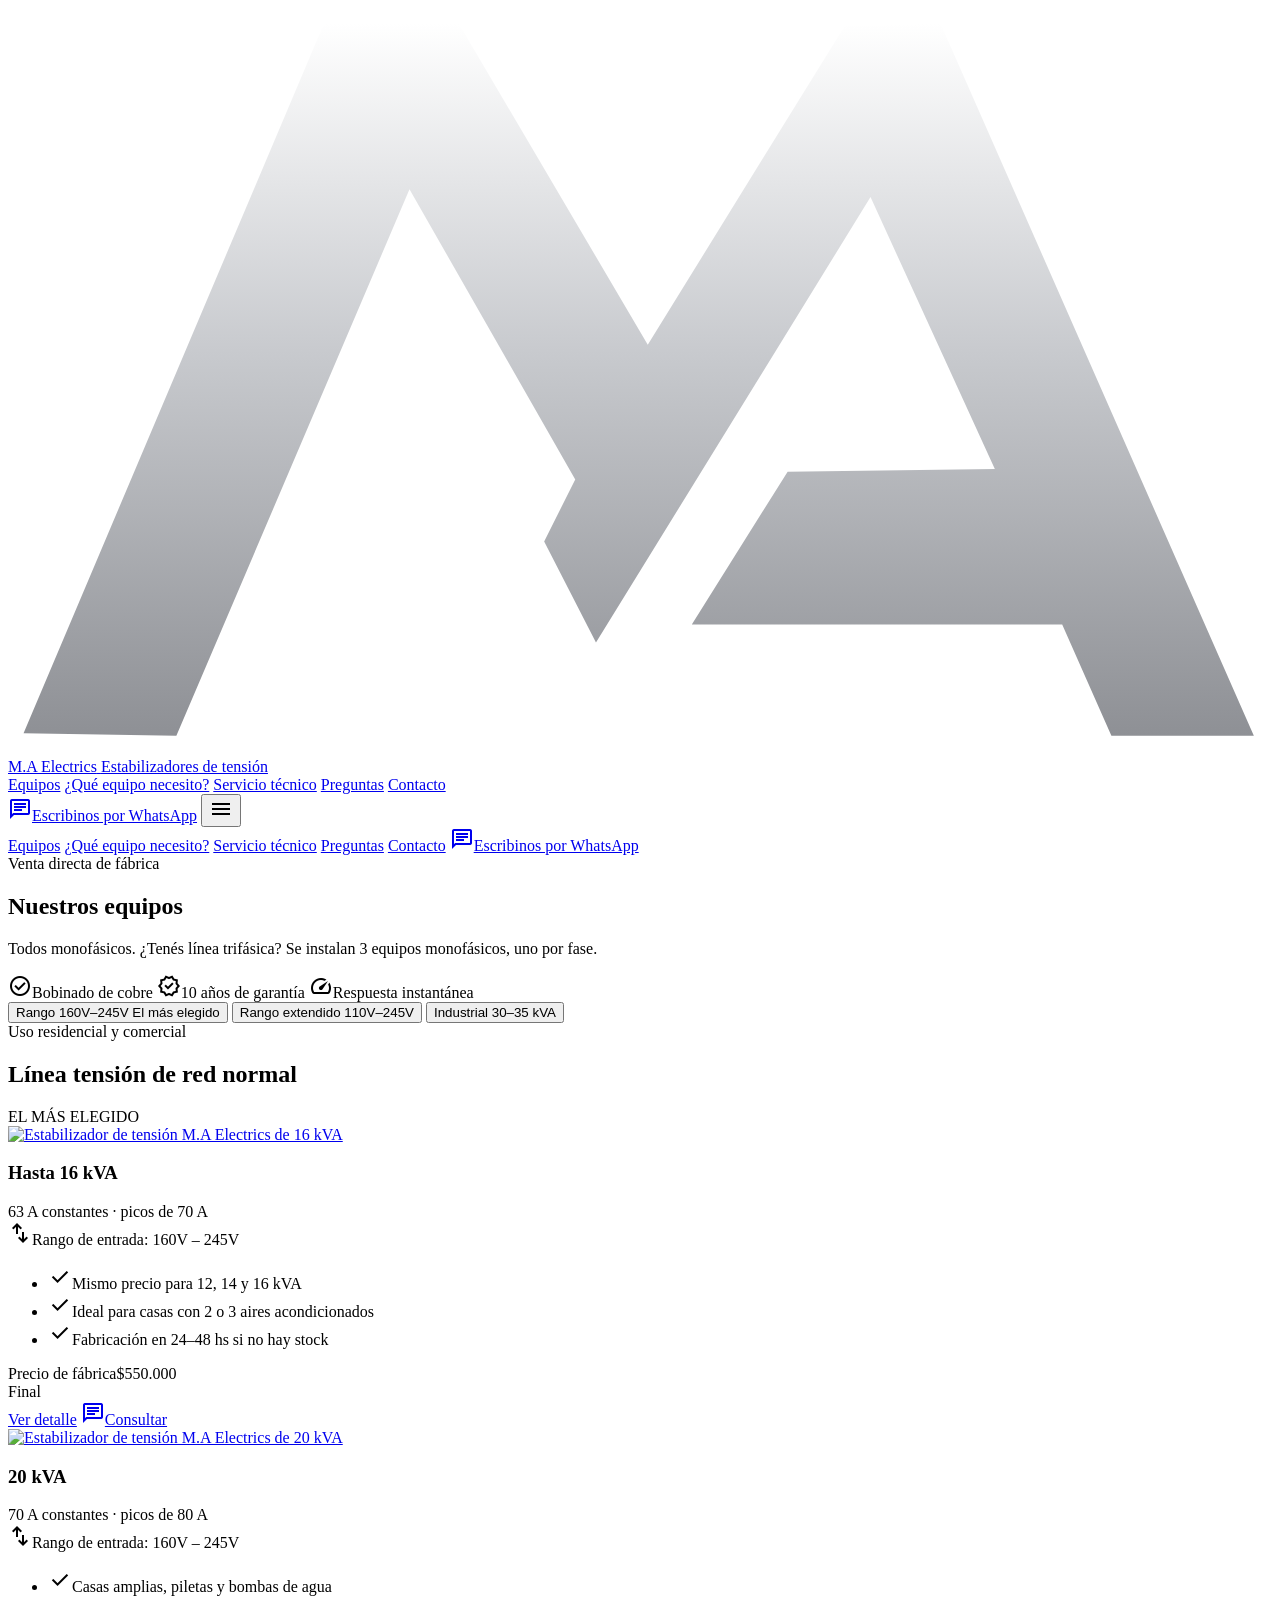
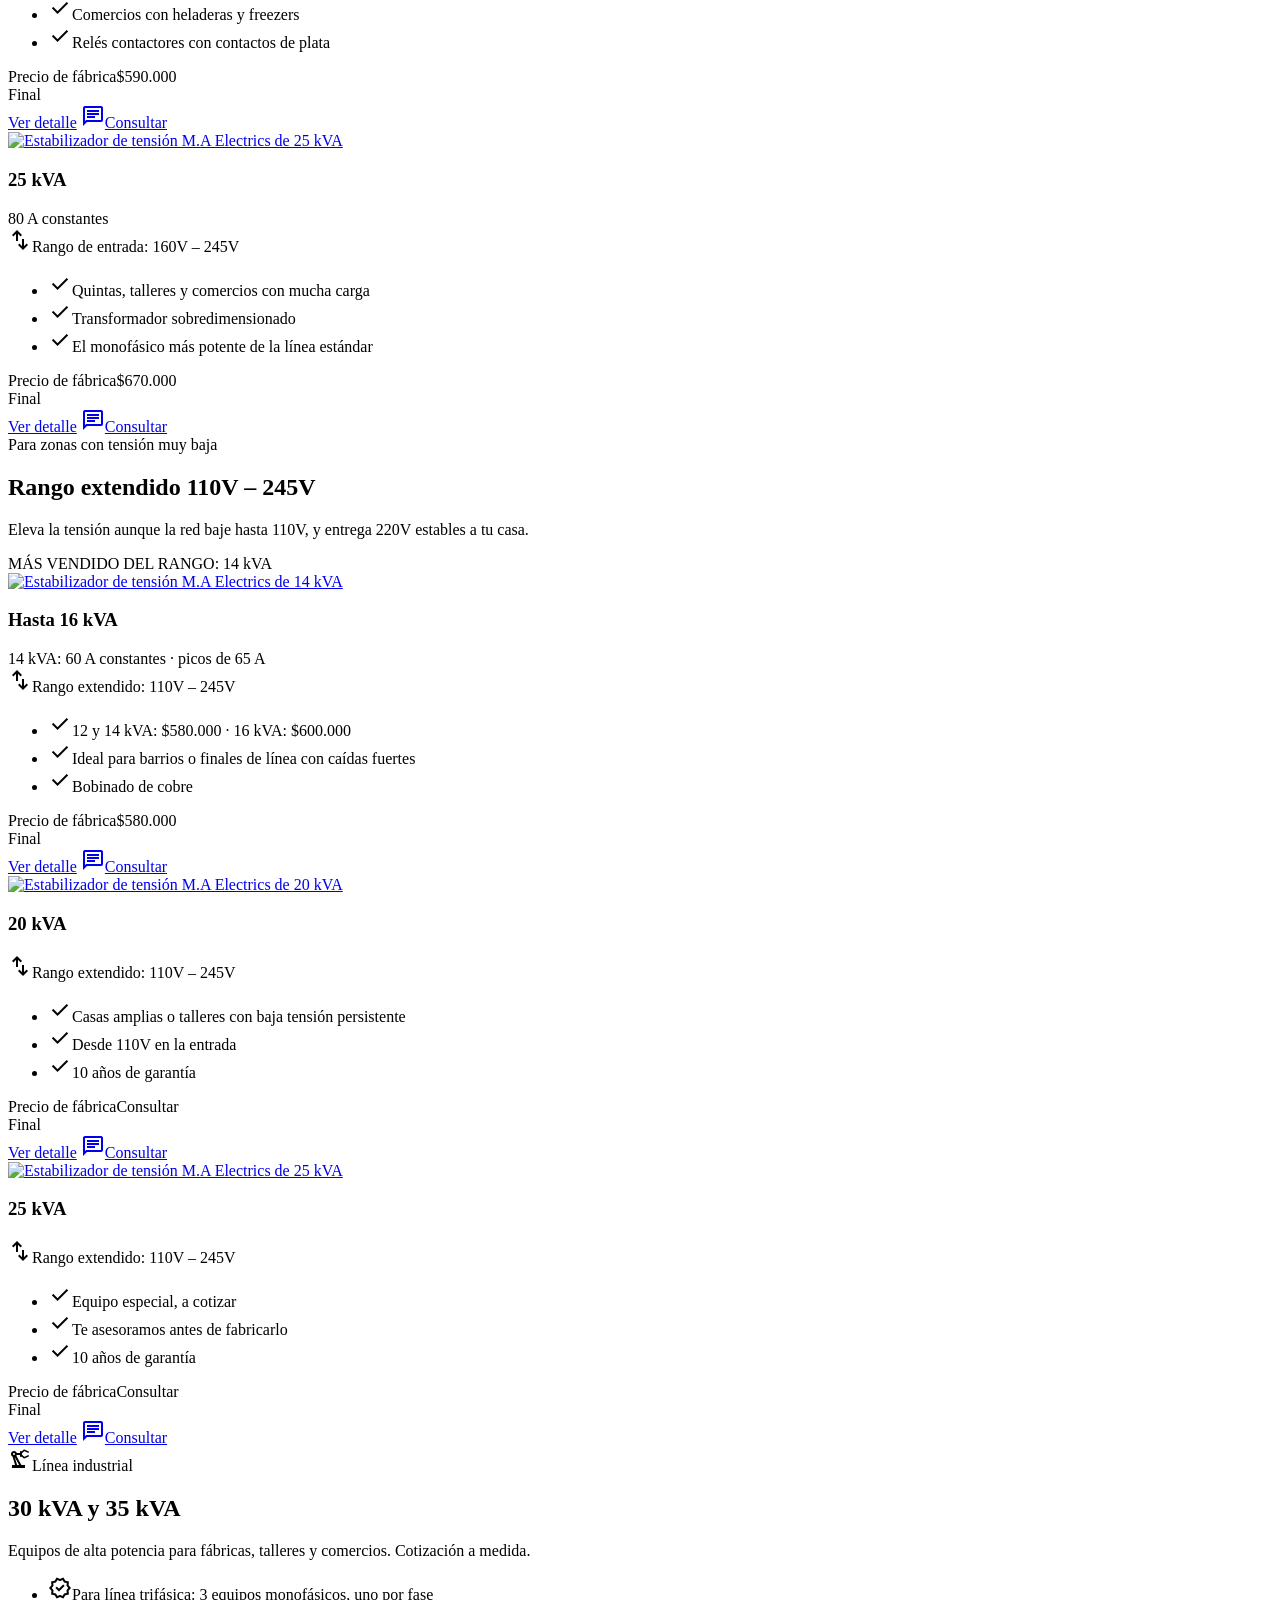
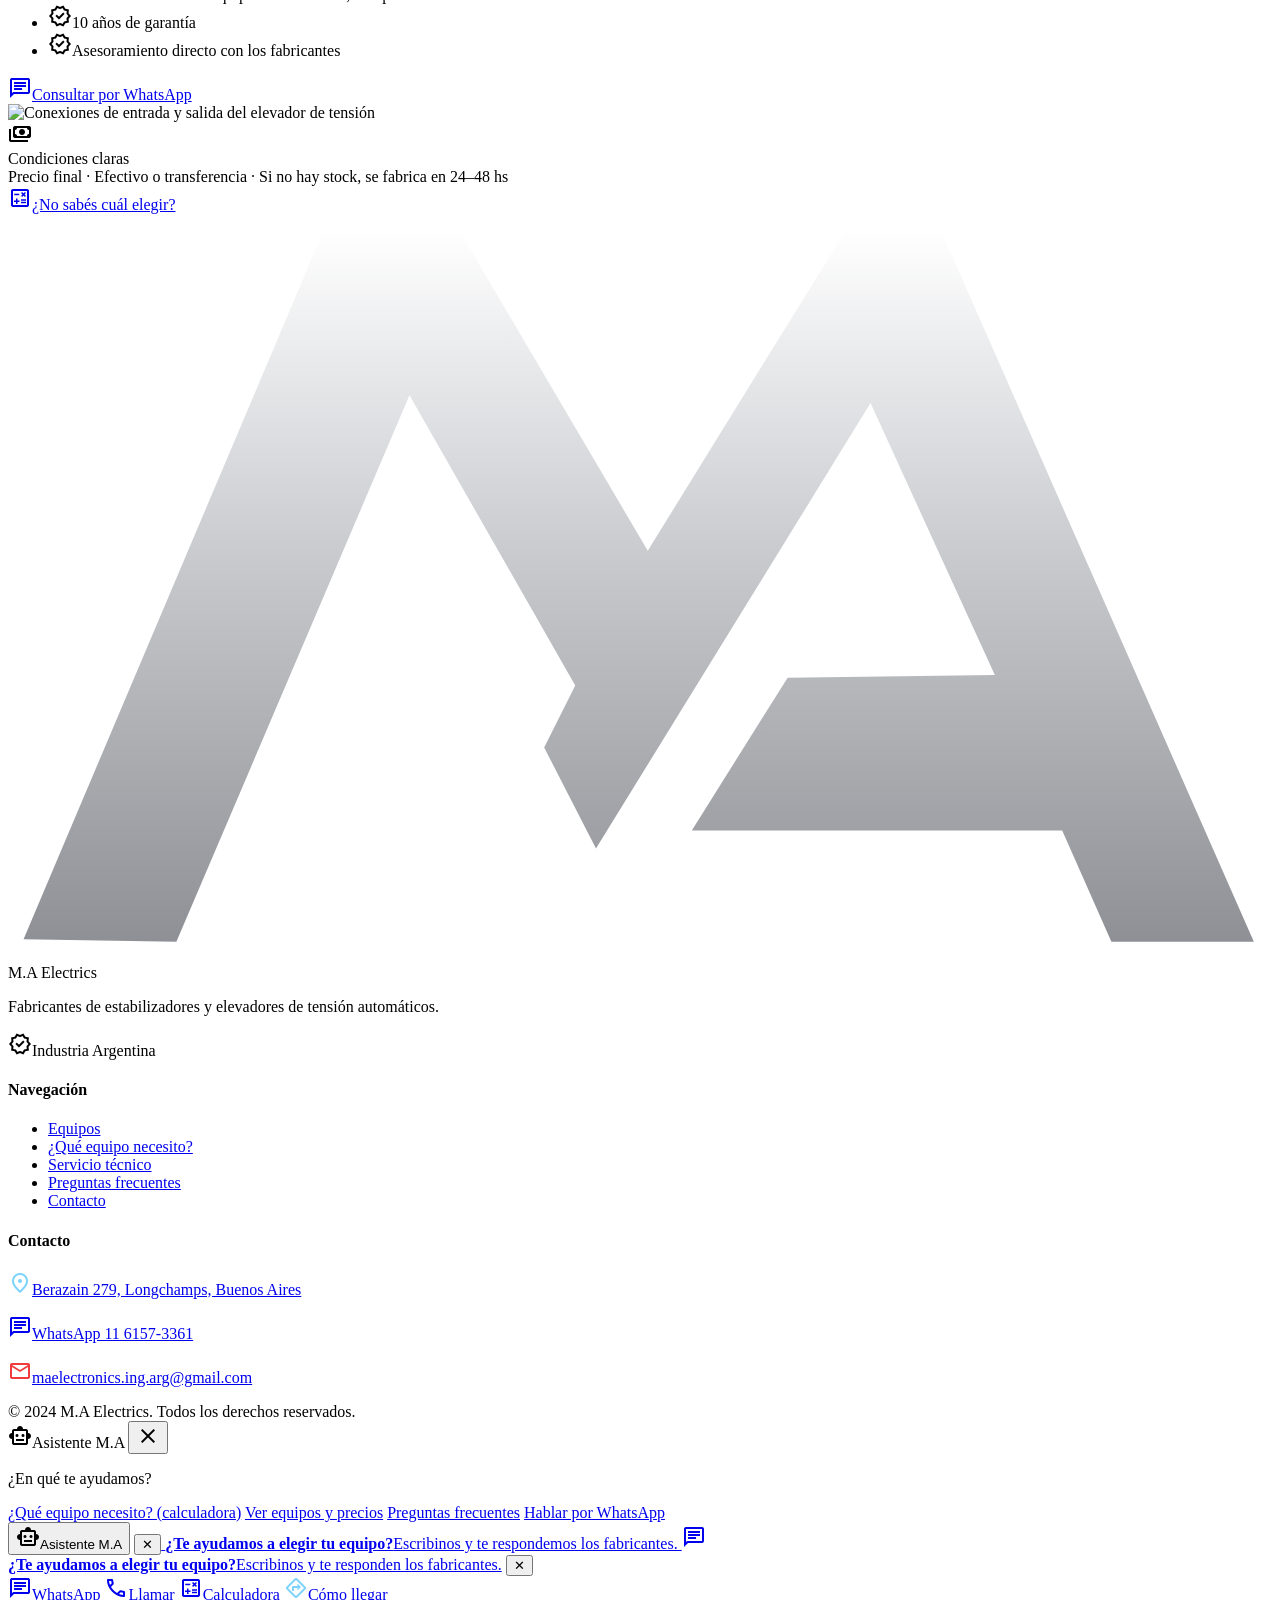
==== equipos.html @ 55c0d6b2 "Add files via upload" ====
<!DOCTYPE html>
<html class="dark" lang="es">
<head>
<meta charset="utf-8">
<meta name="ma-version" content="v2026-10-03-carpeta">
<meta name="viewport" content="width=device-width, initial-scale=1.0">
<title>Estabilizadores de 12 a 35 kVA y precios | M.A Electrics</title>
<meta name="description" content="Precios de fábrica de estabilizadores monofásicos de 12 a 35 kVA. Rango 160V–245V y rango extendido 110V–245V para zonas con baja tensión.">
<meta property="og:title" content="Estabilizadores de 12 a 35 kVA y precios | M.A Electrics">
<meta property="og:description" content="Precios de fábrica de estabilizadores monofásicos de 12 a 35 kVA. Rango 160V–245V y rango extendido 110V–245V para zonas con baja tensión.">
<meta property="og:type" content="website">
<meta property="og:locale" content="es_AR">
<meta property="og:site_name" content="M.A Electrics">
<meta property="og:url" content="https://ma-electrics.vercel.app/equipos.html">
<meta property="og:image" content="https://ma-electrics.vercel.app/assets/img/og.jpg">
<meta name="twitter:card" content="summary_large_image">
<link rel="canonical" href="https://ma-electrics.vercel.app/equipos.html">
<meta name="theme-color" content="#0F0F11">
<link rel="icon" type="image/svg+xml" href="assets/img/favicon.svg">
<link rel="icon" type="image/png" sizes="32x32" href="assets/img/favicon-32.png">
<link rel="apple-touch-icon" href="assets/img/apple-touch-icon.png">
<link rel="preconnect" href="https://fonts.googleapis.com">
<link rel="preconnect" href="https://fonts.gstatic.com" crossorigin>
<link href="https://fonts.googleapis.com/css2?family=Anton&display=block" rel="stylesheet">
<link href="https://fonts.googleapis.com/css2?family=Inter:wght@400;500;600;700&display=swap" rel="stylesheet">
<link href="https://fonts.googleapis.com/css2?family=Material+Symbols+Outlined:opsz,wght,FILL,GRAD@20..48,100..700,0..1,-50..200&icon_names=arrow_forward,assignment,bolt,build,cable,calculate,call,chat,check,check_circle,chevron_right,close,directions,done,electric_bolt,electric_meter,electrical_services,energy_savings_leaf,expand_more,factory,fitness_center,flag,handyman,history,history_edu,home_repair_service,info,lightbulb,local_shipping,location_on,mail,memory,menu,open_in_new,payments,photo_camera,precision_manufacturing,published_with_changes,request_quote,smart_toy,speed,storefront,swap_vert,switch,sync_alt,tune,verified,verified_user,warning,workspace_premium&display=block" rel="stylesheet">
<link rel="stylesheet" href="assets/css/tailwind.css">
<link rel="stylesheet" href="assets/css/site.css">
<script type="application/ld+json">{"@context": "https://schema.org", "@type": "LocalBusiness", "@id": "https://ma-electrics.vercel.app/#negocio", "name": "M.A Electrics", "description": "Fabricantes de estabilizadores y elevadores de tensión automáticos monofásicos para casas, comercios y talleres.", "url": "https://ma-electrics.vercel.app/", "logo": "https://ma-electrics.vercel.app/assets/img/logo.jpg", "image": "https://ma-electrics.vercel.app/assets/img/og.jpg", "telephone": "+54 9 11 6157-3361", "email": "maelectronics.ing.arg@gmail.com", "priceRange": "$$", "address": {"@type": "PostalAddress", "streetAddress": "Berazain 279", "addressLocality": "Longchamps", "addressRegion": "Buenos Aires", "postalCode": "1854", "addressCountry": "AR"}, "areaServed": {"@type": "Country", "name": "Argentina"}, "sameAs": ["https://maps.app.goo.gl/WdGTRNUzSnEioxeb7"]}</script>
<script type="application/ld+json">{"@context": "https://schema.org", "@type": "Product", "name": "Estabilizador de tensión 16 kVA monofásico, rango 160V–245V", "brand": {"@type": "Brand", "name": "M.A Electrics"}, "image": "https://ma-electrics.vercel.app/assets/img/equipo-frente-h.jpg", "description": "Estabilizador / elevador de tensión automático de 16 kVA para toda la casa. Rango de entrada 160V – 245V, salida 220V ±9%, 10 años de garantía.", "offers": {"@type": "Offer", "price": "550000", "priceCurrency": "ARS", "availability": "https://schema.org/InStock", "url": "https://ma-electrics.vercel.app/producto.html?rango=160&kva=16", "seller": {"@id": "https://ma-electrics.vercel.app/#negocio"}}}</script>
<script type="application/ld+json">{"@context": "https://schema.org", "@type": "Product", "name": "Estabilizador de tensión 20 kVA monofásico, rango 160V–245V", "brand": {"@type": "Brand", "name": "M.A Electrics"}, "image": "https://ma-electrics.vercel.app/assets/img/equipo-frente-h.jpg", "description": "Estabilizador / elevador de tensión automático de 20 kVA para toda la casa. Rango de entrada 160V – 245V, salida 220V ±9%, 10 años de garantía.", "offers": {"@type": "Offer", "price": "590000", "priceCurrency": "ARS", "availability": "https://schema.org/InStock", "url": "https://ma-electrics.vercel.app/producto.html?rango=160&kva=20", "seller": {"@id": "https://ma-electrics.vercel.app/#negocio"}}}</script>
<script type="application/ld+json">{"@context": "https://schema.org", "@type": "Product", "name": "Estabilizador de tensión 25 kVA monofásico, rango 160V–245V", "brand": {"@type": "Brand", "name": "M.A Electrics"}, "image": "https://ma-electrics.vercel.app/assets/img/equipo-frente-h.jpg", "description": "Estabilizador / elevador de tensión automático de 25 kVA para toda la casa. Rango de entrada 160V – 245V, salida 220V ±9%, 10 años de garantía.", "offers": {"@type": "Offer", "price": "670000", "priceCurrency": "ARS", "availability": "https://schema.org/InStock", "url": "https://ma-electrics.vercel.app/producto.html?rango=160&kva=25", "seller": {"@id": "https://ma-electrics.vercel.app/#negocio"}}}</script>
<script type="application/ld+json">{"@context": "https://schema.org", "@type": "Product", "name": "Estabilizador de tensión 14 kVA monofásico, rango 110V–245V", "brand": {"@type": "Brand", "name": "M.A Electrics"}, "image": "https://ma-electrics.vercel.app/assets/img/equipo-frente-h.jpg", "description": "Estabilizador / elevador de tensión automático de 14 kVA para toda la casa. Rango de entrada 110V – 245V, salida 220V ±9%, 10 años de garantía.", "offers": {"@type": "Offer", "price": "580000", "priceCurrency": "ARS", "availability": "https://schema.org/InStock", "url": "https://ma-electrics.vercel.app/producto.html?rango=110&kva=14", "seller": {"@id": "https://ma-electrics.vercel.app/#negocio"}}}</script>
<script src="assets/js/analytics.js"></script>
</head>
<body class="bg-background font-body text-text-primary antialiased min-h-screen">
<header class="fixed top-0 left-0 right-0 z-50 bg-background/95 backdrop-blur-md border-b border-border">
  <div class="h-20 max-w-[1200px] mx-auto px-4 md:px-8 flex items-center justify-between gap-6">
    <a href="index.html" class="logo-link flex items-center gap-3">
      <svg class="ma-logo w-14 md:w-16" viewBox="-6 -6 488 288" role="img" aria-label="M.A Electrics"><defs><linearGradient id="svh" x1="0" y1="0" x2="0" y2="1"><stop offset="0" stop-color="#FFFFFF"/><stop offset=".45" stop-color="#C9CBCF"/><stop offset="1" stop-color="#8E9095"/></linearGradient><linearGradient id="shh" x1="0" y1="0" x2="1" y2="0"><stop offset="0" stop-color="#FF3B3B" stop-opacity="0"/><stop offset=".5" stop-color="#FF3B3B" stop-opacity=".95"/><stop offset="1" stop-color="#FF3B3B" stop-opacity="0"/></linearGradient><clipPath id="clh"><path d="M0,274 L59,275 L149,64 L213,176 L201,200 L221,239 L327,67 L375,172 L295,173 L258,232 L401,232 L420,275 L475,275 L354,0 L317,1 L241,124 L168,0 L116,0Z"/></clipPath></defs><path d="M0,274 L59,275 L149,64 L213,176 L201,200 L221,239 L327,67 L375,172 L295,173 L258,232 L401,232 L420,275 L475,275 L354,0 L317,1 L241,124 L168,0 L116,0Z" fill="url(#svh)"/><g clip-path="url(#clh)"><rect class="ma-shine" x="-160" y="-20" width="110" height="316" fill="url(#shh)" transform="skewX(-20)"/></g></svg>
      <span class="flex flex-col leading-none">
        <span class="font-display text-2xl uppercase tracking-wider">M.A Electrics</span>
        <span class="text-[11px] font-bold text-silver uppercase tracking-widest mt-1">Estabilizadores de tensión</span>
      </span>
    </a>
    <nav class="hidden lg:flex items-center gap-6 text-[13px] font-semibold tracking-wide">
      <a data-nav="equipos" href="equipos.html" class="nav-link">Equipos</a>
      <a data-nav="calculadora" href="index.html#calculadora" class="nav-link">¿Qué equipo necesito?</a>
      <a data-nav="servicio" href="servicio.html" class="nav-link">Servicio técnico</a>
      <a data-nav="preguntas" href="preguntas.html" class="nav-link">Preguntas</a>
      <a data-nav="contacto" href="preguntas.html#contacto" class="nav-link">Contacto</a>
    </nav>
    <div class="flex items-center gap-3">
      <a href="https://wa.me/5491161573361" target="_blank" rel="noopener" class="hidden sm:inline-flex items-center gap-2 bg-whatsapp hover:brightness-95 text-black text-[13px] font-bold px-4 py-2 rounded-lg">
        <span class="material-symbols-outlined text-[18px]">chat</span>Escribinos por WhatsApp</a>
      <button id="menu-btn" type="button" aria-label="Abrir menú" class="lg:hidden p-1 text-text-primary"><span class="material-symbols-outlined text-[30px]">menu</span></button>
    </div>
  </div>
  <nav id="mobile-menu" class="hidden lg:hidden border-t border-border bg-background px-4 py-4 flex-col gap-1 text-base font-semibold">
    <a href="equipos.html" class="py-3 border-b border-border">Equipos</a>
    <a href="index.html#calculadora" class="py-3 border-b border-border">¿Qué equipo necesito?</a>
    <a href="servicio.html" class="py-3 border-b border-border">Servicio técnico</a>
    <a href="preguntas.html" class="py-3 border-b border-border">Preguntas</a>
    <a href="preguntas.html#contacto" class="py-3">Contacto</a>
    <a href="https://wa.me/5491161573361" target="_blank" rel="noopener" class="mt-3 inline-flex justify-center items-center gap-2 bg-whatsapp text-black font-bold py-3 rounded-lg"><span class="material-symbols-outlined">chat</span>Escribinos por WhatsApp</a>
  </nav>
</header>
<main class="pt-20" data-page="equipos">
<section class="max-w-[1200px] mx-auto px-4 md:px-8 pt-12 pb-8 text-center">
  <span class="inline-flex items-center gap-2 bg-surface-elevated border border-border px-4 py-1.5 rounded-full eyebrow text-silver mb-5"><span class="w-2 h-2 rounded-full bg-accent"></span>Venta directa de fábrica</span>
  <h1 class="display-title text-5xl md:text-7xl mb-4">Nuestros equipos</h1>
  <p class="text-lg text-text-secondary max-w-2xl mx-auto">Todos monofásicos. ¿Tenés línea trifásica? Se instalan 3 equipos monofásicos, uno por fase.</p>
  <div class="mt-6 flex flex-wrap justify-center gap-3 text-sm text-text-secondary">
    <span class="flex items-center gap-1.5 bg-surface-elevated border border-border px-4 py-1.5 rounded-lg"><span class="material-symbols-outlined text-whatsapp text-[18px]">check_circle</span>Bobinado de cobre</span>
    <span class="flex items-center gap-1.5 bg-surface-elevated border border-border px-4 py-1.5 rounded-lg"><span class="material-symbols-outlined text-accent-soft text-[18px]">verified</span>10 años de garantía</span>
    <span class="flex items-center gap-1.5 bg-surface-elevated border border-border px-4 py-1.5 rounded-lg"><span class="material-symbols-outlined text-sky-300 text-[18px]">speed</span>Respuesta instantánea</span>
  </div>
</section>

<section class="max-w-[1200px] mx-auto px-4 md:px-8 pb-10">
  <div class="p-1.5 bg-surface border border-border rounded-xl flex flex-col sm:flex-row gap-1.5">
    <button type="button" data-tab="160" class="tab-btn flex-1 py-3 px-4 rounded-lg text-sm font-bold uppercase tracking-wider flex items-center justify-center gap-2">Rango 160V–245V <span class="text-[10px] bg-accent/20 text-accent-soft px-2 py-0.5 rounded">El más elegido</span></button>
    <button type="button" data-tab="110" class="tab-btn flex-1 py-3 px-4 rounded-lg text-sm font-bold uppercase tracking-wider">Rango extendido 110V–245V</button>
    <button type="button" data-tab="ind" class="tab-btn flex-1 py-3 px-4 rounded-lg text-sm font-bold uppercase tracking-wider">Industrial 30–35 kVA</button>
  </div>
</section>

<section class="bg-onda bg-grilla pb-16 pt-4"><div class="max-w-[1200px] mx-auto px-4 md:px-8">
  <div data-pane="160">
    <div class="mb-8"><div class="eyebrow text-accent-soft">Uso residencial y comercial</div><h2 class="display-title text-3xl md:text-4xl">Línea tensión de red normal</h2></div>
    <div class="grid grid-cols-1 md:grid-cols-2 lg:grid-cols-3 gap-6">
      <article class="card-hover reveal relative bg-surface-elevated rounded-2xl glow-border p-6 flex flex-col justify-between"><div class="absolute z-10 -top-3.5 left-1/2 -translate-x-1/2 bg-accent eyebrow px-4 py-1 rounded-full whitespace-nowrap">EL MÁS ELEGIDO</div>
  <div>
    <a href="producto.html?rango=160&kva=16" class="block rounded-xl overflow-hidden border border-border mb-5 mt-2"><img src="assets/img/equipo-frente-h.jpg" alt="Estabilizador de tensión M.A Electrics de 16 kVA" class="w-full aspect-[4/3] object-cover"></a>
    <div class="flex items-baseline justify-between gap-2 mb-1"><h3 class="display-title text-4xl">Hasta 16 kVA</h3><span class="text-xs text-silver text-right">63 A constantes · picos de 70 A</span></div>
    <div class="flex items-center gap-2 text-sm font-semibold mb-4"><span class="material-symbols-outlined text-[18px] text-silver">swap_vert</span>Rango de entrada: 160V – 245V</div>
    <ul class="space-y-2 text-sm text-text-secondary border-t border-border pt-4 mb-6"><li class="flex gap-2"><span class="material-symbols-outlined text-whatsapp text-[18px]">check</span><span>Mismo precio para 12, 14 y 16 kVA</span></li><li class="flex gap-2"><span class="material-symbols-outlined text-whatsapp text-[18px]">check</span><span>Ideal para casas con 2 o 3 aires acondicionados</span></li><li class="flex gap-2"><span class="material-symbols-outlined text-whatsapp text-[18px]">check</span><span>Fabricación en 24–48 hs si no hay stock</span></li></ul>
  </div>
  <div>
    <div class="bg-background p-4 rounded-xl border border-border mb-4 flex items-end justify-between"><div><span class="eyebrow text-silver block">Precio de fábrica</span><span class="display-title text-4xl" data-precio="160-16">$550.000</span></div><span class="eyebrow text-silver">Final</span></div>
    <div class="grid grid-cols-2 gap-2">
      <a href="producto.html?rango=160&kva=16" class="text-center font-bold bg-surface-high hover:bg-border border border-border py-3 rounded-xl text-sm">Ver detalle</a>
      <a href="https://wa.me/5491161573361?text=Hola%2C%20quiero%20consultar%20por%20el%20equipo%20de%2016%20kVA%2C%20rango%20160V%20%E2%80%93%20245V" target="_blank" rel="noopener" class="inline-flex items-center justify-center gap-1.5 font-bold bg-whatsapp text-black py-3 rounded-xl text-sm"><span class="material-symbols-outlined text-[18px]">chat</span>Consultar</a>
    </div>
  </div>
</article>
      <article class="card-hover reveal relative bg-surface-elevated rounded-2xl border border-border p-6 flex flex-col justify-between">
  <div>
    <a href="producto.html?rango=160&kva=20" class="block rounded-xl overflow-hidden border border-border mb-5 mt-2"><img src="assets/img/equipo-frente-h.jpg" alt="Estabilizador de tensión M.A Electrics de 20 kVA" class="w-full aspect-[4/3] object-cover"></a>
    <div class="flex items-baseline justify-between gap-2 mb-1"><h3 class="display-title text-4xl">20 kVA</h3><span class="text-xs text-silver text-right">70 A constantes · picos de 80 A</span></div>
    <div class="flex items-center gap-2 text-sm font-semibold mb-4"><span class="material-symbols-outlined text-[18px] text-silver">swap_vert</span>Rango de entrada: 160V – 245V</div>
    <ul class="space-y-2 text-sm text-text-secondary border-t border-border pt-4 mb-6"><li class="flex gap-2"><span class="material-symbols-outlined text-whatsapp text-[18px]">check</span><span>Casas amplias, piletas y bombas de agua</span></li><li class="flex gap-2"><span class="material-symbols-outlined text-whatsapp text-[18px]">check</span><span>Comercios con heladeras y freezers</span></li><li class="flex gap-2"><span class="material-symbols-outlined text-whatsapp text-[18px]">check</span><span>Relés contactores con contactos de plata</span></li></ul>
  </div>
  <div>
    <div class="bg-background p-4 rounded-xl border border-border mb-4 flex items-end justify-between"><div><span class="eyebrow text-silver block">Precio de fábrica</span><span class="display-title text-4xl" data-precio="160-20">$590.000</span></div><span class="eyebrow text-silver">Final</span></div>
    <div class="grid grid-cols-2 gap-2">
      <a href="producto.html?rango=160&kva=20" class="text-center font-bold bg-surface-high hover:bg-border border border-border py-3 rounded-xl text-sm">Ver detalle</a>
      <a href="https://wa.me/5491161573361?text=Hola%2C%20quiero%20consultar%20por%20el%20equipo%20de%2020%20kVA%2C%20rango%20160V%20%E2%80%93%20245V" target="_blank" rel="noopener" class="inline-flex items-center justify-center gap-1.5 font-bold bg-surface-high border border-border text-white py-3 rounded-xl text-sm"><span class="material-symbols-outlined text-[18px]">chat</span>Consultar</a>
    </div>
  </div>
</article>
      <article class="card-hover reveal relative bg-surface-elevated rounded-2xl border border-border p-6 flex flex-col justify-between">
  <div>
    <a href="producto.html?rango=160&kva=25" class="block rounded-xl overflow-hidden border border-border mb-5 mt-2"><img src="assets/img/equipo-frente-h.jpg" alt="Estabilizador de tensión M.A Electrics de 25 kVA" class="w-full aspect-[4/3] object-cover"></a>
    <div class="flex items-baseline justify-between gap-2 mb-1"><h3 class="display-title text-4xl">25 kVA</h3><span class="text-xs text-silver text-right">80 A constantes</span></div>
    <div class="flex items-center gap-2 text-sm font-semibold mb-4"><span class="material-symbols-outlined text-[18px] text-silver">swap_vert</span>Rango de entrada: 160V – 245V</div>
    <ul class="space-y-2 text-sm text-text-secondary border-t border-border pt-4 mb-6"><li class="flex gap-2"><span class="material-symbols-outlined text-whatsapp text-[18px]">check</span><span>Quintas, talleres y comercios con mucha carga</span></li><li class="flex gap-2"><span class="material-symbols-outlined text-whatsapp text-[18px]">check</span><span>Transformador sobredimensionado</span></li><li class="flex gap-2"><span class="material-symbols-outlined text-whatsapp text-[18px]">check</span><span>El monofásico más potente de la línea estándar</span></li></ul>
  </div>
  <div>
    <div class="bg-background p-4 rounded-xl border border-border mb-4 flex items-end justify-between"><div><span class="eyebrow text-silver block">Precio de fábrica</span><span class="display-title text-4xl" data-precio="160-25">$670.000</span></div><span class="eyebrow text-silver">Final</span></div>
    <div class="grid grid-cols-2 gap-2">
      <a href="producto.html?rango=160&kva=25" class="text-center font-bold bg-surface-high hover:bg-border border border-border py-3 rounded-xl text-sm">Ver detalle</a>
      <a href="https://wa.me/5491161573361?text=Hola%2C%20quiero%20consultar%20por%20el%20equipo%20de%2025%20kVA%2C%20rango%20160V%20%E2%80%93%20245V" target="_blank" rel="noopener" class="inline-flex items-center justify-center gap-1.5 font-bold bg-surface-high border border-border text-white py-3 rounded-xl text-sm"><span class="material-symbols-outlined text-[18px]">chat</span>Consultar</a>
    </div>
  </div>
</article>
    </div>
  </div>
  <div data-pane="110" class="hidden">
    <div class="mb-8 bg-surface border border-border rounded-xl p-5 flex flex-col md:flex-row md:items-center justify-between gap-3">
      <div><div class="eyebrow text-sky-300">Para zonas con tensión muy baja</div><h2 class="display-title text-3xl md:text-4xl">Rango extendido 110V – 245V</h2></div>
      <p class="text-text-secondary max-w-md">Eleva la tensión aunque la red baje hasta 110V, y entrega 220V estables a tu casa.</p>
    </div>
    <div class="grid grid-cols-1 md:grid-cols-2 lg:grid-cols-3 gap-6">
      <article class="card-hover reveal relative bg-surface-elevated rounded-2xl glow-border p-6 flex flex-col justify-between"><div class="absolute z-10 -top-3.5 left-1/2 -translate-x-1/2 bg-accent eyebrow px-4 py-1 rounded-full whitespace-nowrap">MÁS VENDIDO DEL RANGO: 14 kVA</div>
  <div>
    <a href="producto.html?rango=110&kva=14" class="block rounded-xl overflow-hidden border border-border mb-5 mt-2"><img src="assets/img/equipo-frente-h.jpg" alt="Estabilizador de tensión M.A Electrics de 14 kVA" class="w-full aspect-[4/3] object-cover"></a>
    <div class="flex items-baseline justify-between gap-2 mb-1"><h3 class="display-title text-4xl">Hasta 16 kVA</h3><span class="text-xs text-silver text-right">14 kVA: 60 A constantes · picos de 65 A</span></div>
    <div class="flex items-center gap-2 text-sm font-semibold mb-4"><span class="material-symbols-outlined text-[18px] text-silver">swap_vert</span>Rango extendido: 110V – 245V</div>
    <ul class="space-y-2 text-sm text-text-secondary border-t border-border pt-4 mb-6"><li class="flex gap-2"><span class="material-symbols-outlined text-whatsapp text-[18px]">check</span><span>12 y 14 kVA: $580.000 · 16 kVA: $600.000</span></li><li class="flex gap-2"><span class="material-symbols-outlined text-whatsapp text-[18px]">check</span><span>Ideal para barrios o finales de línea con caídas fuertes</span></li><li class="flex gap-2"><span class="material-symbols-outlined text-whatsapp text-[18px]">check</span><span>Bobinado de cobre</span></li></ul>
  </div>
  <div>
    <div class="bg-background p-4 rounded-xl border border-border mb-4 flex items-end justify-between"><div><span class="eyebrow text-silver block">Precio de fábrica</span><span class="display-title text-4xl" data-precio="110-14">$580.000</span></div><span class="eyebrow text-silver">Final</span></div>
    <div class="grid grid-cols-2 gap-2">
      <a href="producto.html?rango=110&kva=14" class="text-center font-bold bg-surface-high hover:bg-border border border-border py-3 rounded-xl text-sm">Ver detalle</a>
      <a href="https://wa.me/5491161573361?text=Hola%2C%20quiero%20consultar%20por%20el%20equipo%20de%2014%20kVA%2C%20rango%20110V%20%E2%80%93%20245V" target="_blank" rel="noopener" class="inline-flex items-center justify-center gap-1.5 font-bold bg-whatsapp text-black py-3 rounded-xl text-sm"><span class="material-symbols-outlined text-[18px]">chat</span>Consultar</a>
    </div>
  </div>
</article>
      <article class="card-hover reveal relative bg-surface-elevated rounded-2xl border border-border p-6 flex flex-col justify-between">
  <div>
    <a href="producto.html?rango=110&kva=20" class="block rounded-xl overflow-hidden border border-border mb-5 mt-2"><img src="assets/img/equipo-frente-h.jpg" alt="Estabilizador de tensión M.A Electrics de 20 kVA" class="w-full aspect-[4/3] object-cover"></a>
    <div class="flex items-baseline justify-between gap-2 mb-1"><h3 class="display-title text-4xl">20 kVA</h3><span class="text-xs text-silver text-right"></span></div>
    <div class="flex items-center gap-2 text-sm font-semibold mb-4"><span class="material-symbols-outlined text-[18px] text-silver">swap_vert</span>Rango extendido: 110V – 245V</div>
    <ul class="space-y-2 text-sm text-text-secondary border-t border-border pt-4 mb-6"><li class="flex gap-2"><span class="material-symbols-outlined text-whatsapp text-[18px]">check</span><span>Casas amplias o talleres con baja tensión persistente</span></li><li class="flex gap-2"><span class="material-symbols-outlined text-whatsapp text-[18px]">check</span><span>Desde 110V en la entrada</span></li><li class="flex gap-2"><span class="material-symbols-outlined text-whatsapp text-[18px]">check</span><span>10 años de garantía</span></li></ul>
  </div>
  <div>
    <div class="bg-background p-4 rounded-xl border border-border mb-4 flex items-end justify-between"><div><span class="eyebrow text-silver block">Precio de fábrica</span><span class="display-title text-4xl" data-precio="110-20">Consultar</span></div><span class="eyebrow text-silver">Final</span></div>
    <div class="grid grid-cols-2 gap-2">
      <a href="producto.html?rango=110&kva=20" class="text-center font-bold bg-surface-high hover:bg-border border border-border py-3 rounded-xl text-sm">Ver detalle</a>
      <a href="https://wa.me/5491161573361?text=Hola%2C%20quiero%20consultar%20por%20el%20equipo%20de%2020%20kVA%2C%20rango%20110V%20%E2%80%93%20245V" target="_blank" rel="noopener" class="inline-flex items-center justify-center gap-1.5 font-bold bg-surface-high border border-border text-white py-3 rounded-xl text-sm"><span class="material-symbols-outlined text-[18px]">chat</span>Consultar</a>
    </div>
  </div>
</article>
      <article class="card-hover reveal relative bg-surface-elevated rounded-2xl border border-border p-6 flex flex-col justify-between">
  <div>
    <a href="producto.html?rango=110&kva=25" class="block rounded-xl overflow-hidden border border-border mb-5 mt-2"><img src="assets/img/equipo-frente-h.jpg" alt="Estabilizador de tensión M.A Electrics de 25 kVA" class="w-full aspect-[4/3] object-cover"></a>
    <div class="flex items-baseline justify-between gap-2 mb-1"><h3 class="display-title text-4xl">25 kVA</h3><span class="text-xs text-silver text-right"></span></div>
    <div class="flex items-center gap-2 text-sm font-semibold mb-4"><span class="material-symbols-outlined text-[18px] text-silver">swap_vert</span>Rango extendido: 110V – 245V</div>
    <ul class="space-y-2 text-sm text-text-secondary border-t border-border pt-4 mb-6"><li class="flex gap-2"><span class="material-symbols-outlined text-whatsapp text-[18px]">check</span><span>Equipo especial, a cotizar</span></li><li class="flex gap-2"><span class="material-symbols-outlined text-whatsapp text-[18px]">check</span><span>Te asesoramos antes de fabricarlo</span></li><li class="flex gap-2"><span class="material-symbols-outlined text-whatsapp text-[18px]">check</span><span>10 años de garantía</span></li></ul>
  </div>
  <div>
    <div class="bg-background p-4 rounded-xl border border-border mb-4 flex items-end justify-between"><div><span class="eyebrow text-silver block">Precio de fábrica</span><span class="display-title text-4xl" data-precio="110-25">Consultar</span></div><span class="eyebrow text-silver">Final</span></div>
    <div class="grid grid-cols-2 gap-2">
      <a href="producto.html?rango=110&kva=25" class="text-center font-bold bg-surface-high hover:bg-border border border-border py-3 rounded-xl text-sm">Ver detalle</a>
      <a href="https://wa.me/5491161573361?text=Hola%2C%20quiero%20consultar%20por%20el%20equipo%20de%2025%20kVA%2C%20rango%20110V%20%E2%80%93%20245V" target="_blank" rel="noopener" class="inline-flex items-center justify-center gap-1.5 font-bold bg-surface-high border border-border text-white py-3 rounded-xl text-sm"><span class="material-symbols-outlined text-[18px]">chat</span>Consultar</a>
    </div>
  </div>
</article>
    </div>
  </div>
  <div data-pane="ind" class="hidden">
    <div class="bg-surface border border-border rounded-2xl p-6 md:p-10 grid grid-cols-1 lg:grid-cols-12 gap-8 items-center">
      <div class="lg:col-span-7">
        <span class="inline-flex items-center gap-2 bg-accent/20 text-accent-soft px-3 py-1 rounded eyebrow mb-4"><span class="material-symbols-outlined text-[16px]">precision_manufacturing</span>Línea industrial</span>
        <h2 class="display-title text-4xl md:text-5xl mb-3">30 kVA y 35 kVA</h2>
        <p class="text-lg text-text-secondary mb-6">Equipos de alta potencia para fábricas, talleres y comercios. Cotización a medida.</p>
        <ul class="space-y-2 text-text-secondary mb-8">
          <li class="flex gap-2"><span class="material-symbols-outlined text-whatsapp">verified</span>Para línea trifásica: 3 equipos monofásicos, uno por fase</li>
          <li class="flex gap-2"><span class="material-symbols-outlined text-whatsapp">verified</span>10 años de garantía</li>
          <li class="flex gap-2"><span class="material-symbols-outlined text-whatsapp">verified</span>Asesoramiento directo con los fabricantes</li>
        </ul>
        <a href="https://wa.me/5491161573361?text=Hola%2C%20quiero%20cotizar%20un%20equipo%20industrial%20(30%2F35%20kVA)" target="_blank" rel="noopener" class="inline-flex items-center gap-2 bg-whatsapp text-black font-bold px-8 py-4 rounded-xl"><span class="material-symbols-outlined">chat</span>Consultar por WhatsApp</a>
      </div>
      <div class="lg:col-span-5 rounded-2xl overflow-hidden border border-border"><img src="assets/img/equipo-trasera.jpg" alt="Conexiones de entrada y salida del elevador de tensión" class="w-full h-80 object-cover"></div>
    </div>
  </div>
</div></section>

<section class="max-w-[1200px] mx-auto px-4 md:px-8 pb-20 pt-8">
  <div class="bg-surface border border-border rounded-xl p-5 md:p-6 flex flex-col md:flex-row items-center justify-between gap-4">
    <div class="flex items-center gap-4">
      <div class="w-12 h-12 rounded-lg bg-surface-elevated border border-border flex items-center justify-center shrink-0"><span class="material-symbols-outlined text-accent-soft text-[28px]">payments</span></div>
      <div><div class="display-title text-2xl">Condiciones claras</div><div class="text-text-secondary">Precio final · Efectivo o transferencia · Si no hay stock, se fabrica en 24–48 hs</div></div>
    </div>
    <a href="index.html#calculadora" class="inline-flex items-center gap-2 bg-surface-elevated border border-border hover:border-silver px-5 py-3 rounded-lg font-semibold whitespace-nowrap"><span class="material-symbols-outlined text-[18px]">calculate</span>¿No sabés cuál elegir?</a>
  </div>
</section>
</main>
<footer class="bg-[#0B0B0D] border-t border-border pt-16 pb-28 lg:pb-10">
  <div class="max-w-[1200px] mx-auto px-4 md:px-8">
    <div class="grid grid-cols-1 md:grid-cols-3 gap-10 mb-12">
      <div>
        <div class="logo-link flex items-center gap-3 mb-3">
          <svg class="ma-logo w-12" viewBox="-6 -6 488 288" role="img" aria-label="M.A Electrics"><defs><linearGradient id="svf" x1="0" y1="0" x2="0" y2="1"><stop offset="0" stop-color="#FFFFFF"/><stop offset=".45" stop-color="#C9CBCF"/><stop offset="1" stop-color="#8E9095"/></linearGradient><linearGradient id="shf" x1="0" y1="0" x2="1" y2="0"><stop offset="0" stop-color="#FF3B3B" stop-opacity="0"/><stop offset=".5" stop-color="#FF3B3B" stop-opacity=".95"/><stop offset="1" stop-color="#FF3B3B" stop-opacity="0"/></linearGradient><clipPath id="clf"><path d="M0,274 L59,275 L149,64 L213,176 L201,200 L221,239 L327,67 L375,172 L295,173 L258,232 L401,232 L420,275 L475,275 L354,0 L317,1 L241,124 L168,0 L116,0Z"/></clipPath></defs><path d="M0,274 L59,275 L149,64 L213,176 L201,200 L221,239 L327,67 L375,172 L295,173 L258,232 L401,232 L420,275 L475,275 L354,0 L317,1 L241,124 L168,0 L116,0Z" fill="url(#svf)"/><g clip-path="url(#clf)"><rect class="ma-shine" x="-160" y="-20" width="110" height="316" fill="url(#shf)" transform="skewX(-20)"/></g></svg>
          <span class="font-display text-xl uppercase tracking-wider">M.A Electrics</span>
        </div>
        <p class="text-sm text-text-secondary max-w-xs mb-4">Fabricantes de estabilizadores y elevadores de tensión automáticos.</p>
        <span class="inline-flex items-center gap-1.5 border border-border bg-surface text-silver text-xs px-3 py-1.5 rounded-md uppercase tracking-wider font-semibold"><span class="material-symbols-outlined text-[15px] text-whatsapp">verified</span>Industria Argentina</span>
      </div>
      <div>
        <h4 class="text-xs font-bold uppercase text-silver tracking-wider mb-4">Navegación</h4>
        <ul class="space-y-2.5 text-sm text-text-secondary">
          <li><a class="hover:text-text-primary" href="equipos.html">Equipos</a></li>
          <li><a class="hover:text-text-primary" href="index.html#calculadora">¿Qué equipo necesito?</a></li>
          <li><a class="hover:text-text-primary" href="servicio.html">Servicio técnico</a></li>
          <li><a class="hover:text-text-primary" href="preguntas.html">Preguntas frecuentes</a></li>
          <li><a class="hover:text-text-primary" href="preguntas.html#contacto">Contacto</a></li>
        </ul>
      </div>
      <div>
        <h4 class="text-xs font-bold uppercase text-silver tracking-wider mb-4">Contacto</h4>
        <div class="space-y-2.5 text-sm text-text-secondary">
          <p><a class="flex items-center gap-2 hover:text-text-primary" href="https://maps.app.goo.gl/WdGTRNUzSnEioxeb7" target="_blank" rel="noopener"><span class="material-symbols-outlined text-[18px]" style="color:#7DD3FC">location_on</span>Berazain 279, Longchamps, Buenos Aires</a></p>
          <p><a class="flex items-center gap-2 text-text-primary hover:text-whatsapp" href="https://wa.me/5491161573361" target="_blank" rel="noopener"><span class="material-symbols-outlined text-[18px] text-whatsapp">chat</span>WhatsApp 11 6157-3361</a></p>
          <p><a class="flex items-center gap-2 hover:text-text-primary break-all" href="mailto:maelectronics.ing.arg@gmail.com"><span class="material-symbols-outlined text-[18px]" style="color:#EF3B3B">mail</span>maelectronics.ing.arg@gmail.com</a></p>
        </div>
      </div>
    </div>
    <div class="border-t border-border pt-6 text-center text-xs text-silver">© 2024 M.A Electrics. Todos los derechos reservados.</div>
  </div>
</footer>

<!-- Botones flotantes -->
<div class="fixed bottom-5 right-5 z-40 hidden lg:flex flex-col items-end gap-3" id="float-desk">
  <div id="assist-panel" class="hidden w-[300px] max-w-[calc(100vw-40px)] bg-surface-elevated border border-border rounded-2xl shadow-2xl p-4">
    <div class="flex items-center justify-between mb-3">
      <span class="flex items-center gap-2 font-bold"><span class="material-symbols-outlined text-sky-300">smart_toy</span>Asistente M.A</span>
      <button id="assist-close" type="button" aria-label="Cerrar" class="text-silver hover:text-text-primary"><span class="material-symbols-outlined">close</span></button>
    </div>
    <p class="text-sm text-text-secondary mb-3">¿En qué te ayudamos?</p>
    <div class="flex flex-col gap-2 text-sm">
      <a href="index.html#calculadora" class="assist-opt">¿Qué equipo necesito? (calculadora)</a>
      <a href="equipos.html" class="assist-opt">Ver equipos y precios</a>
      <a href="preguntas.html" class="assist-opt">Preguntas frecuentes</a>
      <a href="https://wa.me/5491161573361?text=Hola%2C%20quiero%20hacer%20una%20consulta" target="_blank" rel="noopener" class="assist-opt !bg-whatsapp !text-black font-bold text-center">Hablar por WhatsApp</a>
    </div>
  </div>
  <button id="assist-btn" type="button" class="flex items-center gap-2 bg-surface-elevated hover:bg-surface-high border border-border text-text-primary px-3 sm:px-4 py-2 rounded-full shadow-2xl text-[13px] font-semibold">
    <span class="material-symbols-outlined text-sky-300 text-[20px]">smart_toy</span><span class="hidden sm:inline">Asistente M.A</span>
  </button>
  <a id="wa-bubble" href="https://wa.me/5491161573361?text=Hola%2C%20quiero%20que%20me%20ayuden%20a%20elegir%20un%20estabilizador" target="_blank" rel="noopener" class="hidden relative max-w-[250px] bg-white text-[#111214] rounded-2xl rounded-br-sm shadow-2xl px-4 py-3 text-sm">
    <button id="wa-bubble-close" type="button" aria-label="Cerrar" class="absolute -top-2 -left-2 w-6 h-6 rounded-full bg-surface-high text-white border border-border flex items-center justify-center text-xs">✕</button>
    <strong class="block">¿Te ayudamos a elegir tu equipo?</strong>Escribinos y te respondemos los fabricantes.
  </a>
  <a href="https://wa.me/5491161573361" target="_blank" rel="noopener" aria-label="WhatsApp" class="w-14 h-14 flex items-center justify-center bg-whatsapp text-black rounded-full shadow-2xl hover:scale-105 transition">
    <span class="material-symbols-outlined text-[30px]">chat</span>
  </a>
</div>

<!-- Barra inferior para celular -->
<div id="wa-bubble-m" class="lg:hidden hidden fixed left-3 right-3 z-50 bg-white text-[#111214] rounded-2xl shadow-2xl px-4 py-3 text-sm flex items-start gap-3" style="bottom:calc(76px + env(safe-area-inset-bottom))">
  <a href="https://wa.me/5491161573361?text=Hola%2C%20quiero%20que%20me%20ayuden%20a%20elegir%20un%20estabilizador" target="_blank" rel="noopener" class="flex-1"><strong class="block">¿Te ayudamos a elegir tu equipo?</strong>Escribinos y te responden los fabricantes.</a>
  <button id="wa-bubble-m-close" type="button" aria-label="Cerrar" class="w-8 h-8 shrink-0 rounded-full bg-[#111214] text-white text-xs">✕</button>
</div>
<nav class="mbar lg:hidden fixed bottom-0 left-0 right-0 z-40 bg-background/95 backdrop-blur-md border-t border-border grid grid-cols-4" aria-label="Accesos rápidos">
  <a href="https://wa.me/5491161573361" target="_blank" rel="noopener" class="mbar-btn text-whatsapp"><span class="material-symbols-outlined">chat</span>WhatsApp</a>
  <a href="tel:+5491161573361" class="mbar-btn"><span class="material-symbols-outlined">call</span>Llamar</a>
  <a href="index.html#calculadora" class="mbar-btn"><span class="material-symbols-outlined">calculate</span>Calculadora</a>
  <a href="https://maps.app.goo.gl/WdGTRNUzSnEioxeb7" target="_blank" rel="noopener" class="mbar-btn"><span class="material-symbols-outlined" style="color:#7DD3FC">directions</span>Cómo llegar</a>
</nav>
<div id="toast" class="fixed bottom-24 left-1/2 -translate-x-1/2 z-50 bg-surface-high border border-border px-4 py-2 rounded-lg text-sm font-semibold opacity-0 pointer-events-none transition-opacity">Email copiado</div>
<script src="assets/js/precios.js"></script>
<script src="assets/js/main.js"></script>
<script src="assets/js/equipos.js"></script>
</body>
</html>
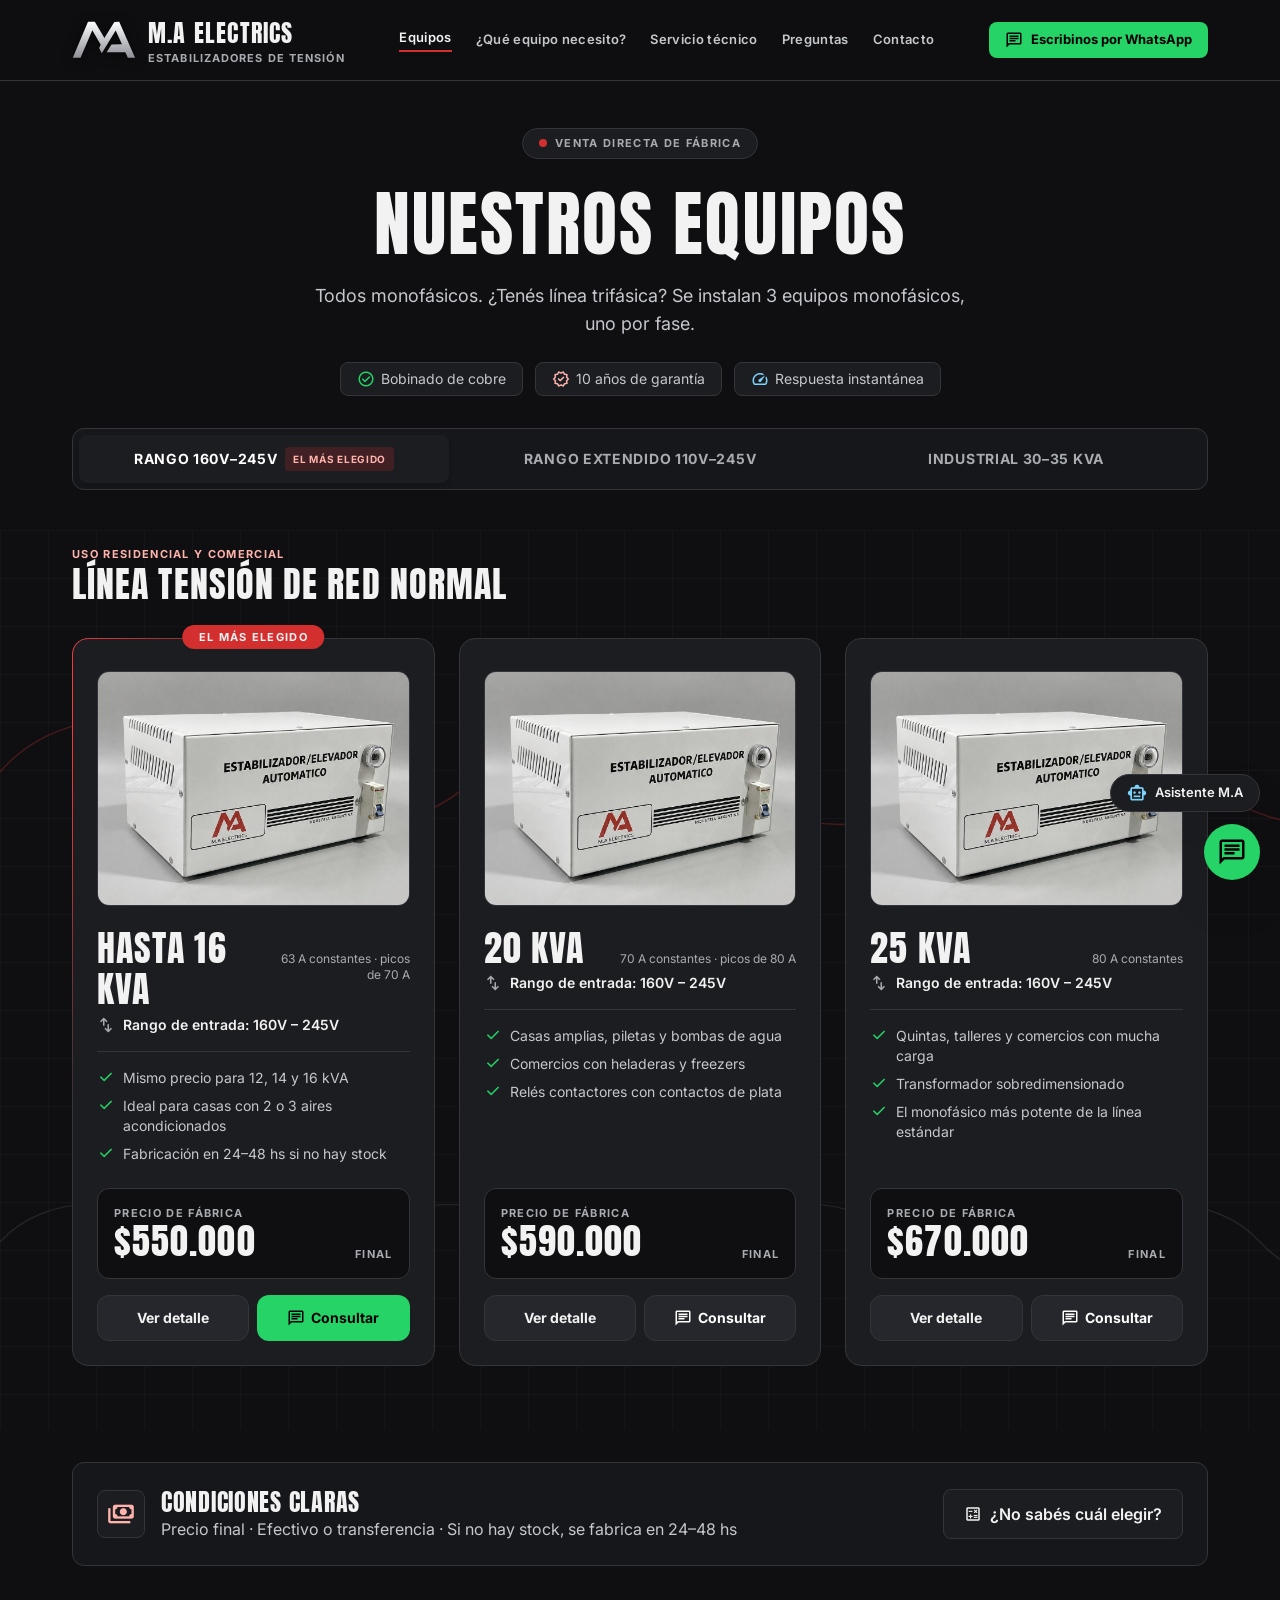
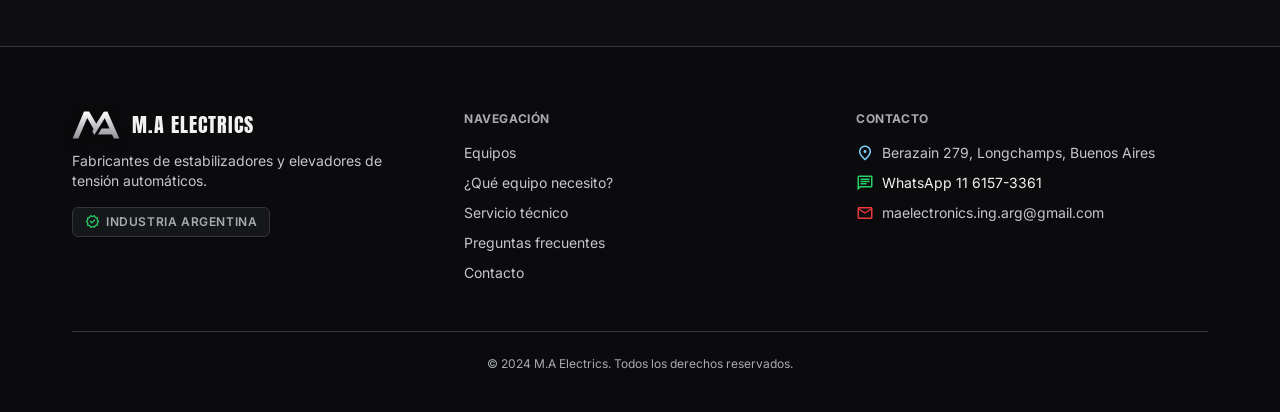
==== commit 106e1468: "Add files via upload" ====
--- a/equipos.html
+++ b/equipos.html
@@ -2,7 +2,11 @@
 <html class="dark" lang="es">
 <head>
 <meta charset="utf-8">
-<meta name="ma-version" content="v2026-10-03-carpeta">
+<!-- Google tag (gtag.js) -->
+<script async src="https://www.googletagmanager.com/gtag/js?id=G-9QQGJ3EWHC"></script>
+<script>window.dataLayer=window.dataLayer||[];function gtag(){dataLayer.push(arguments);}gtag('js',new Date());gtag('config','G-9QQGJ3EWHC');</script>
+
+<meta name="ma-version" content="v2026-10-03-ga">
 <meta name="viewport" content="width=device-width, initial-scale=1.0">
 <title>Estabilizadores de 12 a 35 kVA y precios | M.A Electrics</title>
 <meta name="description" content="Precios de fábrica de estabilizadores monofásicos de 12 a 35 kVA. Rango 160V–245V y rango extendido 110V–245V para zonas con baja tensión.">
--- a/assets/css/site.css
+++ b/assets/css/site.css
@@ -0,0 +1,135 @@
+@font-face { font-family: "Inter Fallback"; src: local("Arial"); size-adjust: 107%; ascent-override: 90%; descent-override: 22%; line-gap-override: 0%; }
+@font-face { font-family: "Anton Fallback"; src: local("Impact"), local("Arial Narrow Bold"), local("Arial Narrow"); size-adjust: 96%; }
+html { scroll-behavior: smooth; }
+section[id], [id].anchor { scroll-margin-top: 96px; }
+.material-symbols-outlined { font-family: 'Material Symbols Outlined'; font-weight: normal; font-style: normal; line-height: 1; display: inline-block; width: 1em; height: 1em; overflow: hidden; white-space: nowrap; flex-shrink: 0; font-variation-settings: 'FILL' 0, 'wght' 400, 'GRAD' 0, 'opsz' 24; vertical-align: middle; }
+.nav-link { color: #C4C7CC; transition: color .15s; }
+.nav-link:hover, .nav-link.active { color: #F2F2F2; }
+.nav-link.active { border-bottom: 2px solid #D32F2F; padding-bottom: 2px; }
+.assist-opt { display: block; padding: 10px 12px; border-radius: 10px; background: #26272C; border: 1px solid #34353A; color: #F2F2F2; }
+.assist-opt:hover { border-color: #A8ABB0; }
+.opt-btn { background: #1C1D21; border: 1px solid #34353A; color: #C4C7CC; transition: all .15s; }
+.opt-btn:hover { border-color: #A8ABB0; }
+.opt-btn.active { border-color: #D32F2F; color: #F2F2F2; box-shadow: 0 0 16px rgba(211,47,47,.25); }
+.display-title { font-family: Anton, "Anton Fallback", sans-serif; text-transform: uppercase; letter-spacing: .03em; line-height: 1.05; }
+.eyebrow { font-size: 11px; font-weight: 700; letter-spacing: .12em; text-transform: uppercase; }
+details summary::-webkit-details-marker { display: none; }
+details[open] .chev { transform: rotate(180deg); }
+.chev { transition: transform .2s; }
+
+/* Títulos: más aire para acentos y la Ñ */
+.display-title { line-height: 1.15; padding-top: .06em; }
+
+/* Tarjetas con elevación al pasar el mouse */
+.card-hover { transition: transform .3s ease, box-shadow .3s ease, border-color .3s ease; }
+.card-hover:hover { transform: translateY(-8px); box-shadow: 0 18px 40px -12px rgba(211,47,47,.35), 0 0 0 1px rgba(211,47,47,.55); border-color: rgba(211,47,47,.7); }
+.card-hover .ico { transition: transform .35s cubic-bezier(.34,1.56,.64,1); display: inline-block; }
+.card-hover:hover .ico, .card-hover.in-view .ico { transform: scale(1.2) rotate(-8deg); }
+.card-hover.in-view .ico { animation: icoPop .6s .2s both; transform: none; }
+@keyframes icoPop { 0% { transform: scale(.6) rotate(-20deg); } 60% { transform: scale(1.25) rotate(8deg); } 100% { transform: scale(1) rotate(0); } }
+
+/* Aparición al hacer scroll (sirve en celular) */
+.reveal { opacity: 0; transform: translateY(24px); transition: opacity .6s ease, transform .6s ease; }
+.reveal.in-view { opacity: 1; transform: none; }
+.reveal.card-hover.in-view:hover { transform: translateY(-8px); }
+
+/* Preguntas con despliegue suave */
+.faq-body { overflow: hidden; }
+
+/* Círculos animados dentro del bloque de la cuenta */
+.blob { position: absolute; border-radius: 9999px; filter: blur(60px); pointer-events: none; }
+.blob-a { width: 280px; height: 280px; background: rgba(211,47,47,.35); animation: floatA 14s ease-in-out infinite; }
+.blob-b { width: 220px; height: 220px; background: rgba(211,47,47,.18); animation: floatB 18s ease-in-out infinite; }
+@keyframes floatA { 0%,100% { transform: translate(60%, 30%); } 50% { transform: translate(180%, -20%); } }
+@keyframes floatB { 0%,100% { transform: translate(250%, 60%); } 50% { transform: translate(40%, 10%); } }
+
+/* Bloque mayorista en plateado */
+.metal { background: linear-gradient(135deg, #EDEEF0 0%, #C9CBCF 45%, #9A9CA0 100%); color: #111214; }
+
+@media (prefers-reduced-motion: reduce) {
+  .reveal { opacity: 1; transform: none; transition: none; }
+  .blob-a, .blob-b, .card-hover.in-view .ico { animation: none; }
+}
+
+/* Tarjetas de contacto con luz del color de su ícono */
+.cc { --c: 168,171,176; border-color: rgba(var(--c), .35); box-shadow: 0 0 18px -6px rgba(var(--c), .35), inset 0 0 0 0 rgba(var(--c), 0); transition: box-shadow .3s, border-color .3s, transform .3s; }
+.cc:hover { border-color: rgba(var(--c), .9); box-shadow: 0 0 28px -4px rgba(var(--c), .6); transform: translateY(-3px); }
+.cc-wa { --c: 37,211,102; }
+.cc-map { --c: 125,211,252; }
+.cc-mail { --c: 239,59,59; }
+.cc-envio { --c: 139,195,74; border-image: none; box-shadow: -10px 0 22px -10px rgba(139,195,74,.6), 10px 0 22px -10px rgba(183,28,28,.7); border-color: rgba(139,195,74,.45) rgba(183,28,28,.55) rgba(183,28,28,.55) rgba(139,195,74,.45); }
+.cc-envio:hover { box-shadow: -14px 0 30px -8px rgba(139,195,74,.8), 14px 0 30px -8px rgba(183,28,28,.9); border-color: #8BC34A #B71C1C #B71C1C #8BC34A; }
+.ico-viacargo { background: linear-gradient(135deg, #8BC34A 0%, #8BC34A 45%, #B71C1C 60%, #B71C1C 100%); -webkit-background-clip: text; background-clip: text; color: transparent !important; }
+
+/* Borde con luz roja que gira alrededor (mismo grosor que el borde) */
+@property --ang { syntax: '<angle>'; inherits: false; initial-value: 0deg; }
+.glow-border { position: relative; border: 1px solid #34353A !important; }
+.glow-border::before {
+  content: ""; position: absolute; inset: -1px; border-radius: inherit; padding: 1px; pointer-events: none; z-index: 2;
+  background: conic-gradient(from var(--ang), transparent 0deg, transparent 240deg, rgba(211,47,47,.5) 285deg, #FF3B3B 330deg, rgba(211,47,47,.5) 350deg, transparent 360deg);
+  -webkit-mask: linear-gradient(#000 0 0) content-box, linear-gradient(#000 0 0); -webkit-mask-composite: xor; mask: linear-gradient(#000 0 0) content-box exclude, linear-gradient(#000 0 0);
+  animation: giro 6s linear infinite;
+}
+@keyframes giro { to { --ang: 360deg; } }
+
+/* Fondo de ondas de tensión en movimiento */
+.bg-onda { position: relative; overflow: hidden; }
+.bg-onda::before, .bg-onda::after { content: ""; position: absolute; left: 0; right: 0; height: 160px; pointer-events: none; z-index: 0; background-repeat: repeat-x; }
+.bg-onda::before { top: 18%; background-image: url("data:image/svg+xml,%3Csvg xmlns='http://www.w3.org/2000/svg' width='480' height='160'%3E%3Cpath d='M0 80 C60 10 180 10 240 80 S420 150 480 80' fill='none' stroke='%23D32F2F' stroke-opacity='.28' stroke-width='1.5'/%3E%3C/svg%3E"); animation: onda 9s linear infinite; }
+.bg-onda::after { bottom: 12%; background-image: url("data:image/svg+xml,%3Csvg xmlns='http://www.w3.org/2000/svg' width='360' height='160'%3E%3Cpath d='M0 80 C45 30 135 30 180 80 S315 130 360 80' fill='none' stroke='%23A8ABB0' stroke-opacity='.14' stroke-width='1.2'/%3E%3C/svg%3E"); animation: onda2 14s linear infinite; }
+.bg-onda > *:not(.absolute) { position: relative; z-index: 1; }
+@keyframes onda { from { background-position-x: 0; } to { background-position-x: -480px; } }
+@keyframes onda2 { from { background-position-x: 0; } to { background-position-x: 360px; } }
+.bg-grilla { background-image: linear-gradient(rgba(168,171,176,.045) 1px, transparent 1px), linear-gradient(90deg, rgba(168,171,176,.045) 1px, transparent 1px); background-size: 48px 48px; }
+
+/* Botón WhatsApp grande con brillo al pasar el mouse */
+.btn-wa-big { transition: box-shadow .3s, transform .2s; }
+.btn-wa-big:hover { box-shadow: 0 0 40px 4px rgba(37,211,102,.45), -30px 0 40px -10px rgba(37,211,102,.4), 30px 0 40px -10px rgba(37,211,102,.4); transform: translateY(-1px); }
+
+@media (prefers-reduced-motion: reduce) {
+  .glow-border::before, .bg-onda::before, .bg-onda::after { animation: none; }
+}
+
+/* Globito de WhatsApp */
+#wa-bubble { opacity: 0; transform: translateY(8px) scale(.96); transition: opacity .3s, transform .3s; }
+#wa-bubble.show { opacity: 1; transform: none; }
+
+/* Logo M.A vectorial con destello rojo */
+.ma-logo { height: auto; overflow: visible; filter: drop-shadow(0 2px 6px rgba(0,0,0,.6)); transition: transform .3s ease, filter .3s ease; }
+.ma-shine { animation: maShine 7s ease-in-out infinite; }
+@keyframes maShine { 0%, 55% { transform: translateX(0) skewX(-20deg); } 80%, 100% { transform: translateX(760px) skewX(-20deg); } }
+.logo-link:hover .ma-logo { transform: scale(1.06); filter: drop-shadow(0 0 10px rgba(255,59,59,.55)); }
+.logo-link:hover .ma-shine { animation-duration: 1.6s; }
+@media (prefers-reduced-motion: reduce) { .ma-shine { animation: none; opacity: 0; } }
+
+html, body { overflow-x: hidden; }
+@media (max-width: 640px) {
+  #wa-bubble { max-width: 210px; font-size: 13px; padding: 10px 12px; }
+}
+
+/* ===== Celular ===== */
+* { -webkit-tap-highlight-color: transparent; }
+.mbar { padding-bottom: env(safe-area-inset-bottom); }
+.mbar-btn { display: flex; flex-direction: column; align-items: center; justify-content: center; gap: 2px; padding: 8px 2px 10px; font-size: 11px; font-weight: 600; color: #C4C7CC; min-height: 60px; }
+.mbar-btn .material-symbols-outlined { font-size: 24px; }
+.mbar-btn:active { background: #1C1D21; }
+@media (max-width: 1023px) {
+  body { padding-bottom: calc(64px + env(safe-area-inset-bottom)); }
+  #toast { bottom: calc(84px + env(safe-area-inset-bottom)); }
+}
+/* En pantallas táctiles no dejar tarjetas "pegadas" en estado hover */
+@media (hover: none) {
+  .card-hover:hover { transform: none; box-shadow: none; border-color: #34353A; }
+  .card-hover:active { transform: scale(.985); }
+  .cc:hover { transform: none; }
+  .btn-wa-big:hover { box-shadow: none; }
+}
+@media (max-width: 400px) {
+  .display-title { letter-spacing: .015em; }
+}
+@media (hover: none) { .tap { min-height: 44px; display: inline-flex; align-items: center; } a.tap.text-center { display: flex; justify-content: center; } }
+
+/* Foco visible al navegar con teclado (no aparece con el mouse) */
+a:focus-visible, button:focus-visible, summary:focus-visible, input:focus-visible, select:focus-visible, textarea:focus-visible, [tabindex]:focus-visible {
+  outline: 2px solid #F2F2F2; outline-offset: 3px; border-radius: 6px; box-shadow: 0 0 0 5px rgba(211,47,47,.55);
+}
